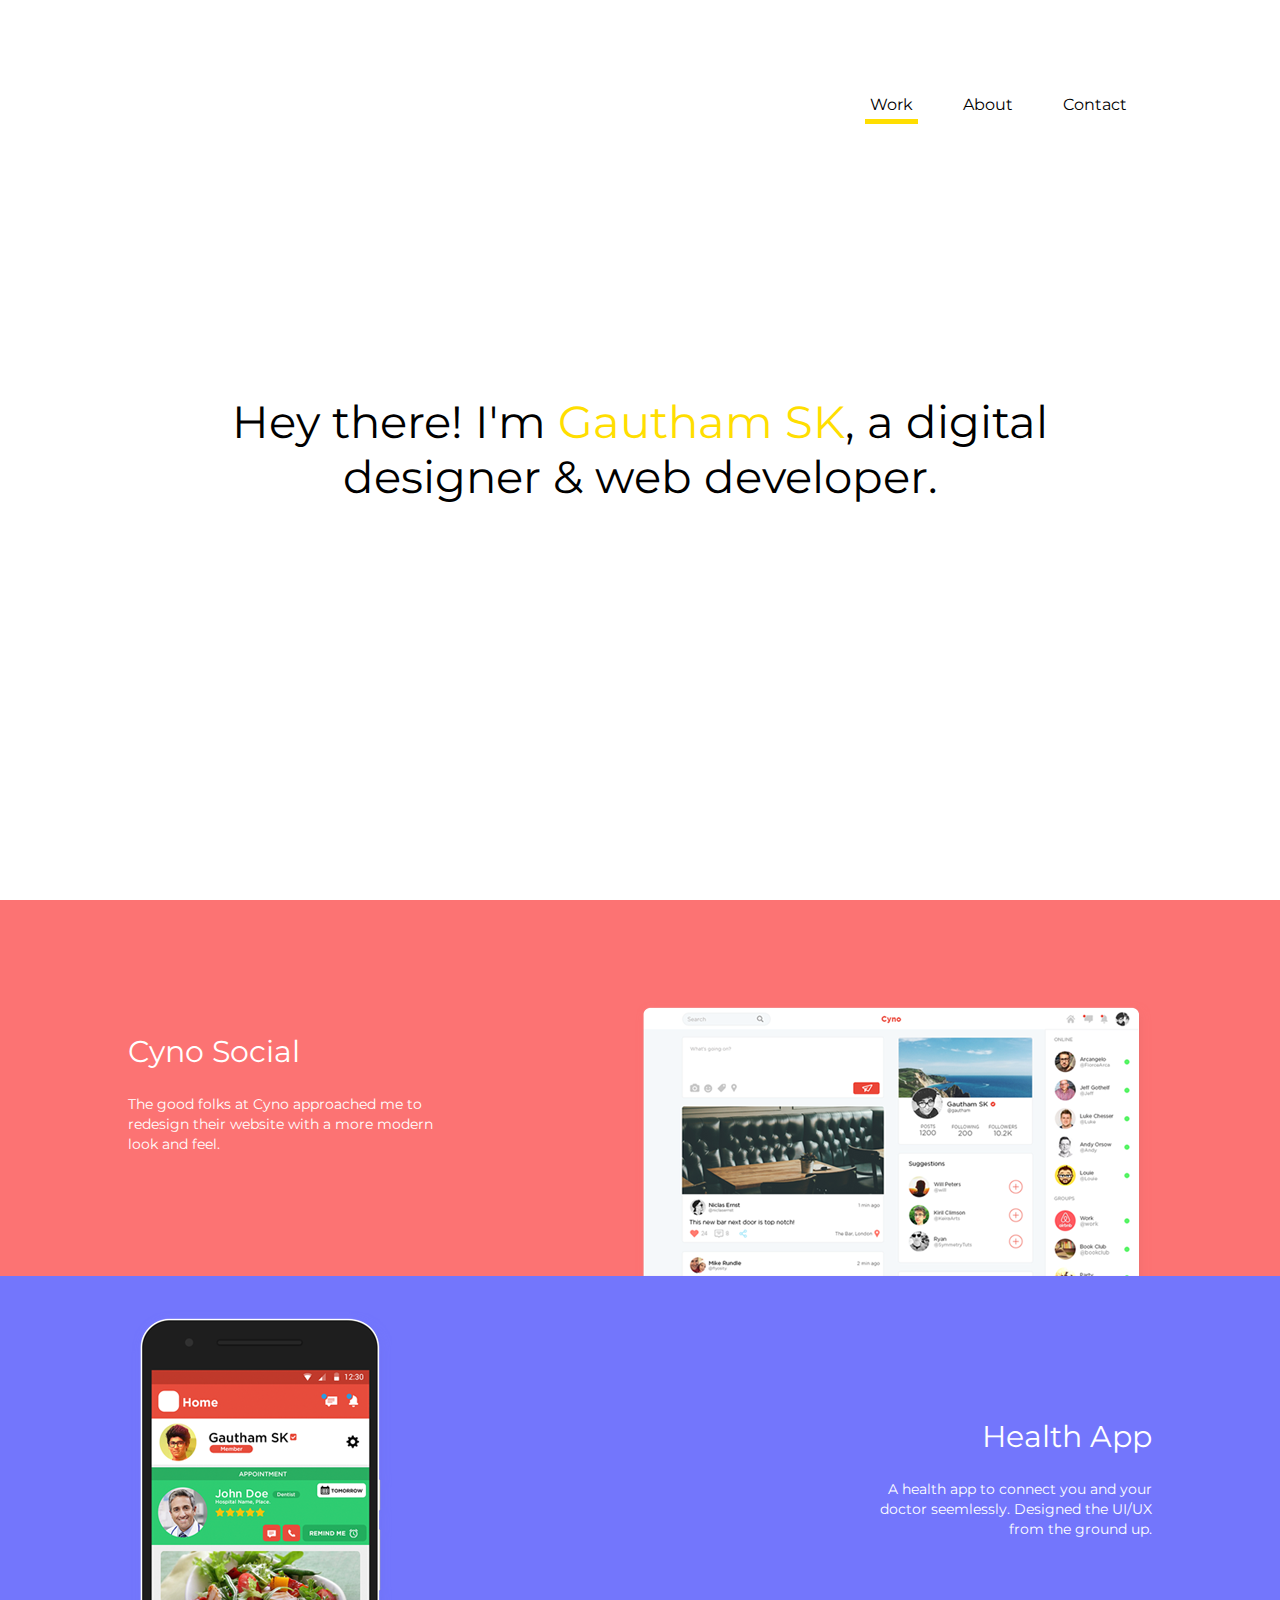
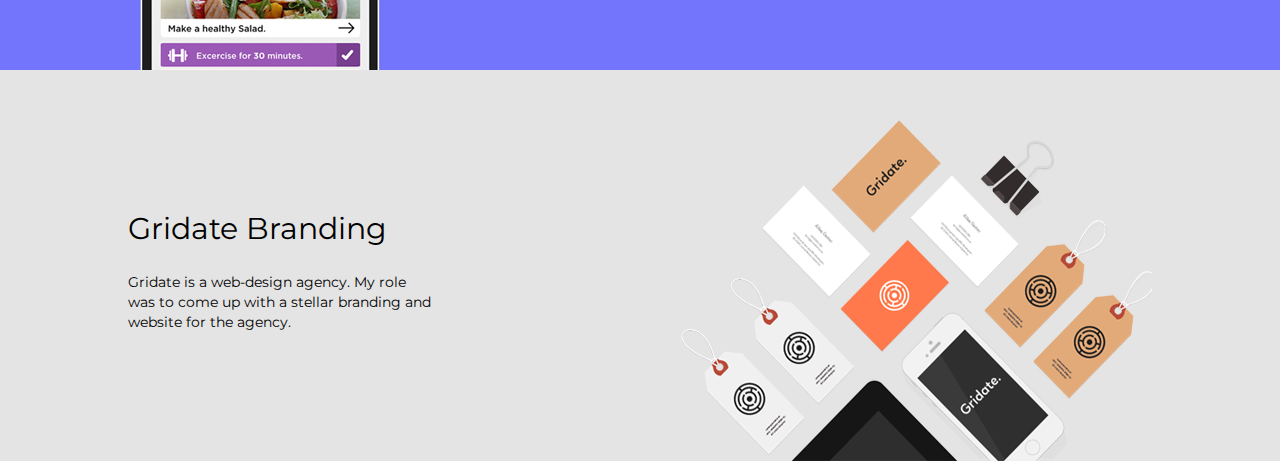
==== index.html @ 4e608890 "Fix image scaling" ====
<!DOCTYPE html>
<html lang="en">
<head>
	<!-- META TAGS -->
	<meta charset="UTF-8">
	<meta http-equiv="X-UA-Compatible" content="IE=edge,chrome=1">
	<meta name="viewport" content="width=device-width, initial-scale=1">
	<title>Gautham SK.</title>
	<meta name="description" content="Designer &amp; Front-End Developer">
	<meta name="author" content="Gautham SK">

	<!-- FONT -->
	<link href='https://fonts.googleapis.com/css?family=Montserrat' rel='stylesheet' type='text/css'>

	<!-- STYLESHEETS -->
	<link rel="stylesheet" type="text/css" href="css/normalize.css">
	<link rel="stylesheet" type="text/css" href="css/main.css">

	<!-- FAVICON -->
	<link rel="icon" type="image/png" href="images/favicon.png">
</head>
<body>
	<div class="main">
		<div class="container">

			<div class="nav">
				<ul>
					<li><a href="index.html" class="active">Work</a></li>
					<li><a href="#">About</a></li>
					<li><a href="#">Contact</a></li>
				</ul>
			</div>

			<div class="main_text">
				<h1>Hey there! I'm <span class="yellow">Gautham SK</span>, a digital designer &amp; web developer.</h1>
			</div>

		</div> <!-- end container -->
	</div> <!-- end main -->

	<div class="work">
		<div class="work_1">
			<div class="work_flex container">
				<div class="info">
					<h2>Cyno Social</h2>
					<p>The good folks at Cyno approached me  to redesign their website with a more modern look and feel.</p>
				</div>
				<img src="images/Cyno_Social.png" class="image image_1">
			</div>
		</div>

		<div class="work_2">
			<div class="work_flex reverse container">
				<div class="info_reverse">
					<h2>Health App</h2>
					<p>A health app to connect you and your doctor seemlessly. Designed the UI/UX from the ground up.</p>
				</div>
				<img src="images/Health_App.png" class="image image_2">
			</div>
		</div>

		<div class="work_3">
			<div class="work_flex container">
				<div class="info">
					<h2>Gridate Branding</h2>
					<p>Gridate is a web-design agency. My role was to come up with a stellar branding and website for the agency.</p>
				</div>
				<img src="images/Gridate_Branding.png" class="image image_3">
			</div>
		</div>
		</div><!-- end work -->
</body>
</html>
---- css/main.css ----
/***************
COLOR SCHEME.

Yellow: #ffde00
Black: #000
***************/

html, body {
	height: 100%;
	padding: 0px;
	margin: 0;
	font-family: 'Montserrat', sans-serif;
	font-weight: 400;
	-webkit-font-smoothing: antialiased;
	-moz-osx-font-smoothing: grayscale;
}

img {
	max-width: 100% !important;
}

@-ms-viewport{
  width: device-width;
}

.container {
	max-width: 1024px;
	padding: 0 20px;
	margin: 0 auto;
}

/* NAVIGATION */

.nav {
	padding-top: 75px;
}

.nav ul {
	margin: 0;
	padding: 0;
	display: flex;
	align-items: center;
	justify-content: flex-end;
	list-style-type: none;
}

.nav ul li {
	/*margin-left: 40px;*/
	padding: 20px;
	list-style: none;
	font-size: 16px;
}

.nav ul li a, .nav ul li a:visited {
	color: #000;
	padding: 5px;
	text-decoration: none;
	transition: 0.2s color;
}

.nav ul li a:hover {
	color: #ffde00;
	transition: 0.2s color;
}

.nav ul li a.active {
	color: #000;
	border-bottom: 5px solid #ffde00;
}

/* MAIN SECTION */

.main {
	background: url("../images/bg.jpg") center center no-repeat; 	
	background-size: auto;
	height: 100vh;
}

.main, .main .container {
	height: 100%;
}

.main_text {
	height: 70%;
	text-align: center;
	display: flex;
	align-items: center;
 	justify-content: center;
}

.main_text h1 {
	font-weight: 400;
	font-size: 45px;
}

span.yellow {
	color: #ffde00;
}

/* TYPOGRAPHY */

h2 {
	font-size: 30px;
	font-weight: 400;
}

p {
	font-size: 14px;
	font-weight: 400;
	line-height: 20px;
}

/* WORK SECTION */

/*BACKGROUND COLOURS*/

.work_1,
.work_2,
.work_3 {
	color: #fff;
	min-height: 350px;
}

.work_1 {
	background: #fc7373;
}

.work_2 {
	background: #7376fc;
}

.work_3 {
	background: #e4e4e4;
	color: black;
}

.image_1 {
	margin-top: 100px;
}

.image_2 {
	margin-top: 30px;
}

.image_3 {
	margin-top: 50px;
}

/* LAYOUT */
.work_flex {
	display: flex;
	justify-content: space-between;
	align-items: center;
}

.reverse {
	flex-direction: row-reverse;
}

.info {
	width: 30%;
	text-align: left;
}

.info_reverse {
	width: 30%;
	text-align: right;
}

@media (max-width:680px) {
	.container {
		padding: 0 25px;
	}

	/* MOVILE NAVIGATION */
	.nav ul {
		justify-content: center;
	}

	.nav ul li {
		font-size: 18px;
		margin-left: 0;
		padding: 20px;
	}

	/* MOBILE MAIN */
	.main_text h1 {
		font-size: 30px;
	}

	/* MOBILE WORK*/
	p {
		font-size: 13px;
		text-align: center;
	}

	h2 {
		padding-top: 40px;
		font-size: 20px;
		text-align: center;
	}

	.work_flex {
		flex-direction: column;
	}

	.info {
		width: 70%;
	}

	.info_reverse {
		width: 70%;
		text-align: center;
	}

	.reverse {
		flex-direction: column;
	}
}
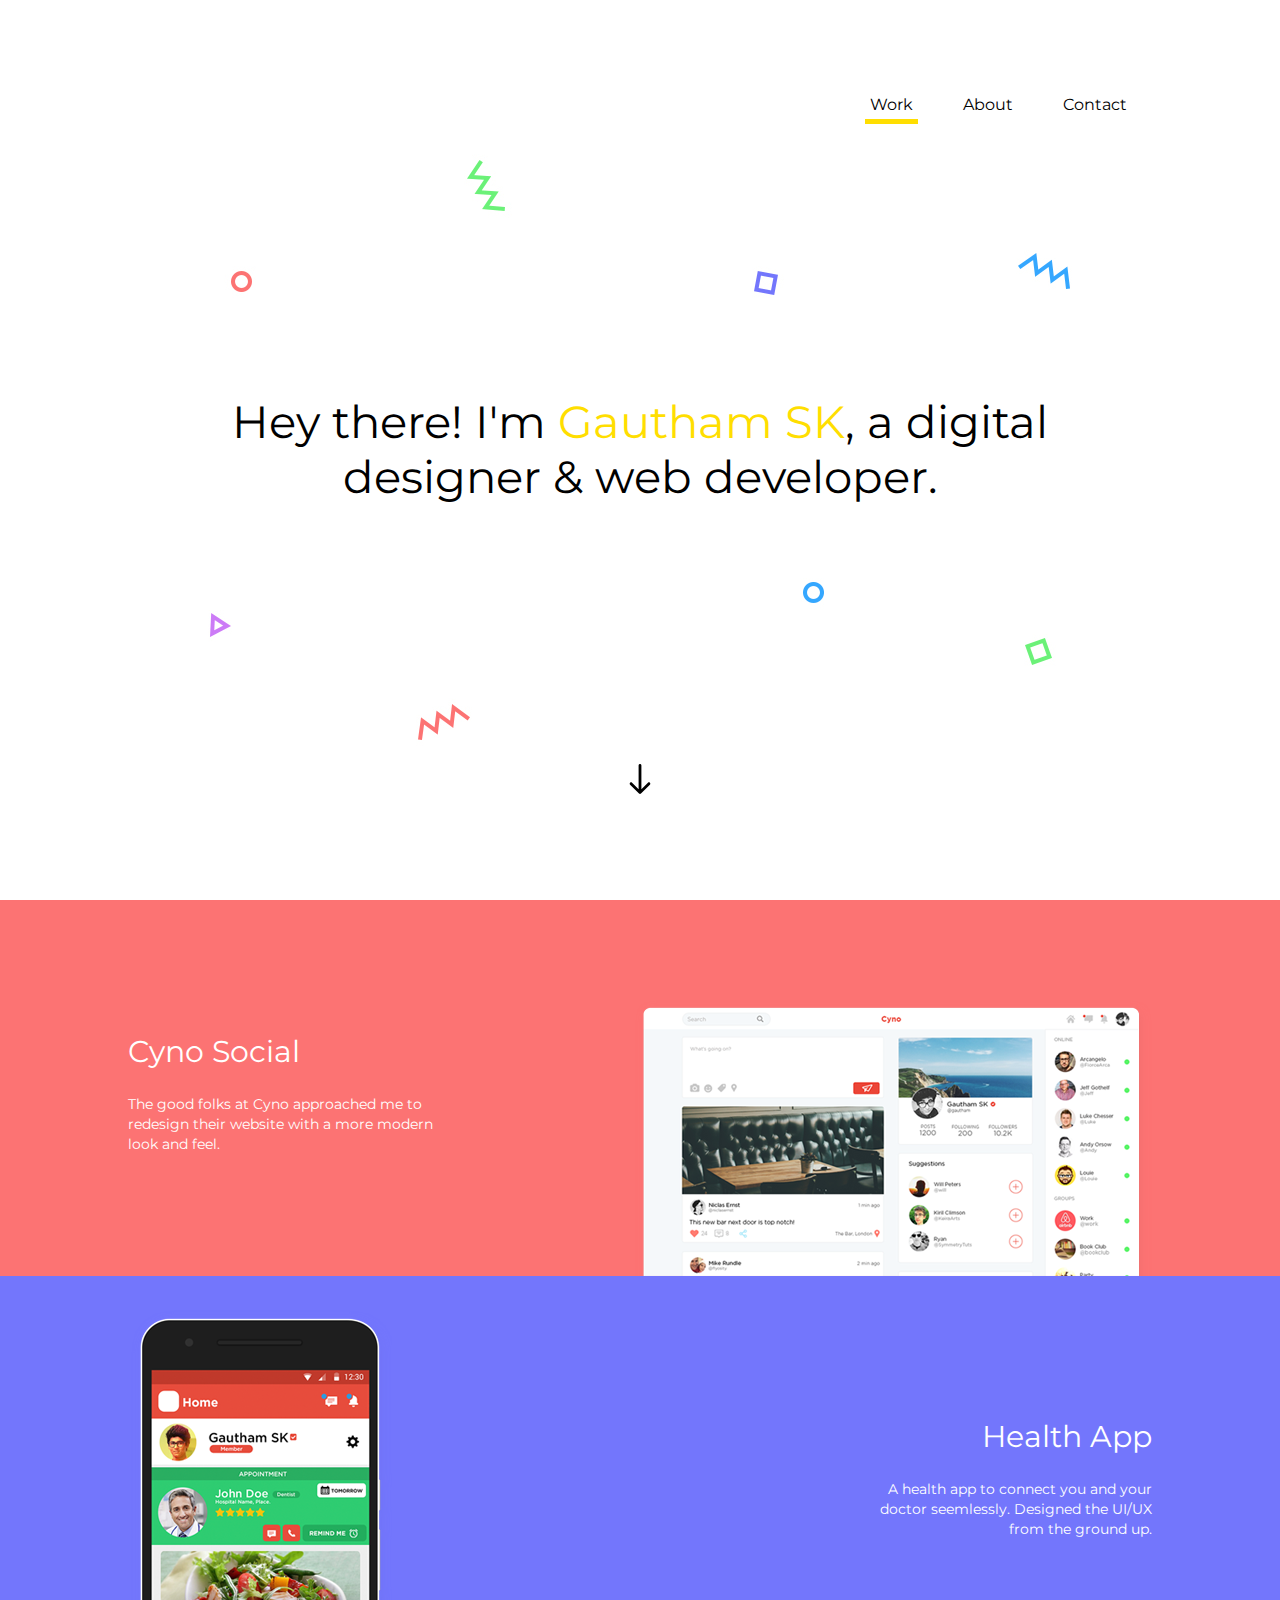
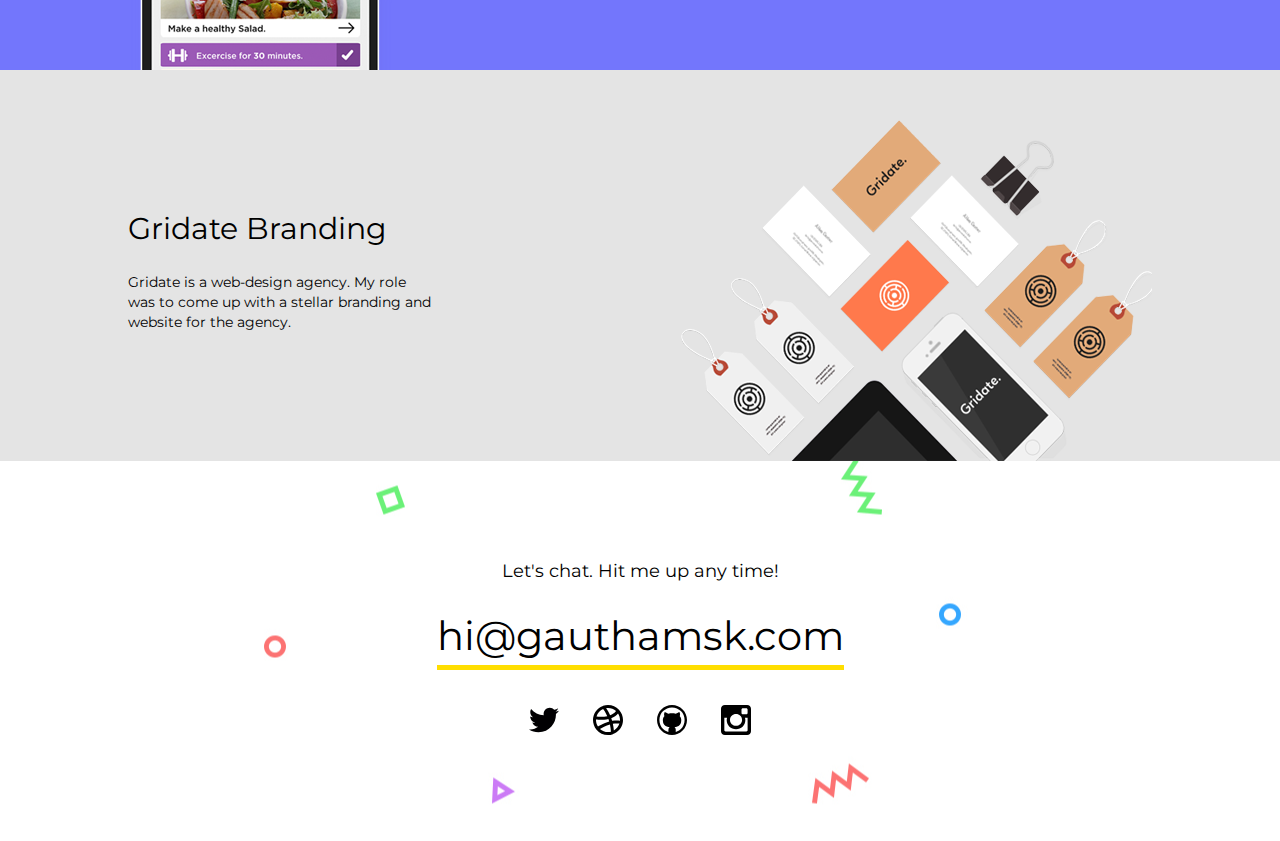
==== commit 93e498bc: "Fixed Bugs." ====
--- a/index.html
+++ b/index.html
@@ -5,8 +5,12 @@
 	<meta charset="UTF-8">
 	<meta http-equiv="X-UA-Compatible" content="IE=edge,chrome=1">
 	<meta name="viewport" content="width=device-width, initial-scale=1">
-	<title>Gautham SK.</title>
-	<meta name="description" content="Designer &amp; Front-End Developer">
+
+	<title>Gautham SK. Designer &amp; Front-End Developer</title>
+
+	<meta name="description" content="My name is Gautham SK, a 16 year old, self-taught designer and front-end web developer based in India. I love to design, code, eat and sleep. I spend most of my time in front of a screen, messing around with pixels and trying out new things.">
+
+	<meta name="keywords" content="designer, web developer, graphic designer, website, developer, order website, creative director, creative designer, print, design, logo designer, web designer, geek, get website designed, website developer">
 	<meta name="author" content="Gautham SK">
 
 	<!-- FONT -->
@@ -18,26 +22,43 @@
 
 	<!-- FAVICON -->
 	<link rel="icon" type="image/png" href="images/favicon.png">
+
+	<!-- JQUERY -->
+	<script src="https://ajax.googleapis.com/ajax/libs/jquery/2.1.4/jquery.min.js"></script>
+
+	<!-- GOOGLE ANALYTICS -->
+	<script>
+	  (function(i,s,o,g,r,a,m){i['GoogleAnalyticsObject']=r;i[r]=i[r]||function(){
+	  (i[r].q=i[r].q||[]).push(arguments)},i[r].l=1*new Date();a=s.createElement(o),
+	  m=s.getElementsByTagName(o)[0];a.async=1;a.src=g;m.parentNode.insertBefore(a,m)
+	  })(window,document,'script','//www.google-analytics.com/analytics.js','ga');
+
+	  ga('create', 'UA-71350653-1', 'auto');
+	  ga('send', 'pageview');
+
+	</script>
+
 </head>
 <body>
 	<div class="main">
 		<div class="container">
-
 			<div class="nav">
 				<ul>
 					<li><a href="index.html" class="active">Work</a></li>
-					<li><a href="#">About</a></li>
-					<li><a href="#">Contact</a></li>
+					<li><a href="about.html">About</a></li>
+					<li><a href="contact.html">Contact</a></li>
 				</ul>
 			</div>
-
 			<div class="main_text">
 				<h1>Hey there! I'm <span class="yellow">Gautham SK</span>, a digital designer &amp; web developer.</h1>
 			</div>
-
+			<div class="arrow-down">
+				<a href="#work"><img src="images/icons/arrow-down.svg" alt="arrow-down"></a></div>
+			</div>
 		</div> <!-- end container -->
 	</div> <!-- end main -->
 
+	<a id="work"></a>
 	<div class="work">
 		<div class="work_1">
 			<div class="work_flex container">
@@ -45,7 +66,7 @@
 					<h2>Cyno Social</h2>
 					<p>The good folks at Cyno approached me  to redesign their website with a more modern look and feel.</p>
 				</div>
-				<img src="images/Cyno_Social.png" class="image image_1">
+				<img src="images/work/Cyno_Social.png" class="image image_1" alt="Cyno Website Design">
 			</div>
 		</div>
 
@@ -55,7 +76,7 @@
 					<h2>Health App</h2>
 					<p>A health app to connect you and your doctor seemlessly. Designed the UI/UX from the ground up.</p>
 				</div>
-				<img src="images/Health_App.png" class="image image_2">
+				<img src="images/work/Health_App.png" class="image image_2" alt="Health App Design">
 			</div>
 		</div>
 
@@ -65,9 +86,41 @@
 					<h2>Gridate Branding</h2>
 					<p>Gridate is a web-design agency. My role was to come up with a stellar branding and website for the agency.</p>
 				</div>
-				<img src="images/Gridate_Branding.png" class="image image_3">
+				<img src="images/work/Gridate_Branding.png" class="image image_3" alt="Gridate Branding and Web Design">
 			</div>
 		</div>
-		</div><!-- end work -->
+	</div><!-- end work -->
+
+	<div class="footer">
+		<div class="container">
+			<p>Let's chat. Hit me up any time!</p>
+			<h2><a href="mailto:hi@gauthamsk.com">hi@gauthamsk.com</a></h2>
+			<div class="social_links">	
+				<a href="https://twitter.com/GauthamCode" target="_blank"><img src="images/social_links/twitter.svg"></a>
+				<a href="dribbble.html"><img src="images/social_links/dribbble.svg"></a>
+				<a href="https://github.com/gauthamcode/" target="_blank"><img src="images/social_links/github.svg"></a>
+				<a href="https://www.instagram.com/gauthamcode/" target="_blank"><img src="images/social_links/instagram.svg"></a>
+			</div>
+		</div>
+	</div>
+
+	<!-- SMOOTH SCROLL -->
+	<script type="text/javascript">
+	$(function() {
+  		$('a[href*=#]:not([href=#])').click(function() {
+    		if (location.pathname.replace(/^\//,'') == this.pathname.replace(/^\//,'') && location.hostname == this.hostname) {
+      			var target = $(this.hash);
+     			target = target.length ? target : $('[name=' + this.hash.slice(1) +']');
+      			if (target.length) {
+        			$('html,body').animate({
+          				scrollTop: target.offset().top
+        			}, 1000);
+        			return false;
+      			}
+    		}
+  		});
+	});
+
+	</script>
 </body>
 </html>--- a/css/main.css
+++ b/css/main.css
@@ -27,6 +27,20 @@
 	max-width: 1024px;
 	padding: 0 20px;
 	margin: 0 auto;
+}
+
+
+/* TYPOGRAPHY */
+
+h2 {
+	font-size: 30px;
+	font-weight: 400;
+}
+
+p {
+	font-size: 14px;
+	font-weight: 400;
+	line-height: 20px;
 }
 
 /* NAVIGATION */
@@ -45,7 +59,6 @@
 }
 
 .nav ul li {
-	/*margin-left: 40px;*/
 	padding: 20px;
 	list-style: none;
 	font-size: 16px;
@@ -71,7 +84,7 @@
 /* MAIN SECTION */
 
 .main {
-	background: url("../images/bg.jpg") center center no-repeat; 	
+	background: url("../images/background/bg.jpg") center center no-repeat; 	
 	background-size: auto;
 	height: 100vh;
 }
@@ -93,26 +106,17 @@
 	font-size: 45px;
 }
 
+.arrow-down {
+	margin: 0 auto;
+	height: 30px;
+	width: 30px;
+}
+
 span.yellow {
 	color: #ffde00;
 }
 
-/* TYPOGRAPHY */
-
-h2 {
-	font-size: 30px;
-	font-weight: 400;
-}
-
-p {
-	font-size: 14px;
-	font-weight: 400;
-	line-height: 20px;
-}
-
 /* WORK SECTION */
-
-/*BACKGROUND COLOURS*/
 
 .work_1,
 .work_2,
@@ -121,6 +125,7 @@
 	min-height: 350px;
 }
 
+/* WORK SECTION BACKGROUND COLOUR */
 .work_1 {
 	background: #fc7373;
 }
@@ -134,6 +139,7 @@
 	color: black;
 }
 
+/* TOP MARGINS OF THE SECTION*/
 .image_1 {
 	margin-top: 100px;
 }
@@ -147,6 +153,7 @@
 }
 
 /* LAYOUT */
+
 .work_flex {
 	display: flex;
 	justify-content: space-between;
@@ -167,7 +174,49 @@
 	text-align: right;
 }
 
-@media (max-width:680px) {
+/* FOOTER */
+
+.footer {
+	width: 100%;
+	min-height: 380px;
+	background: url("../images/background/footer_bg.jpg") center center no-repeat;
+	background-size: auto;
+	text-align: center;
+	
+}
+
+.footer p {
+	font-size: 18px;
+	margin: 0;
+	padding-top: 100px;
+}
+
+.footer h2 {
+	margin: 30px 0;
+	font-size: 40px;
+}
+
+.footer h2 a {
+	color: #000;
+	transition: 0.3s color;
+	text-decoration: none;
+	padding-bottom: 5px;
+	border-bottom: 5px solid #ffde00;
+}
+
+.footer a:hover {
+	color: #ffde00;
+	transition: 0.3s color;
+}
+
+.footer img {
+	height: 30px;
+	padding: 15px;
+	width: auto;
+}
+
+@media (max-width:640px) {
+
 	.container {
 		padding: 0 25px;
 	}
@@ -180,12 +229,16 @@
 	.nav ul li {
 		font-size: 18px;
 		margin-left: 0;
-		padding: 20px;
+		padding: 15px;
 	}
 
 	/* MOBILE MAIN */
 	.main_text h1 {
 		font-size: 30px;
+	}
+
+	.main_text {
+		height: 60%;
 	}
 
 	/* MOBILE WORK*/
@@ -216,4 +269,15 @@
 	.reverse {
 		flex-direction: column;
 	}
+
+	/* FOOTER MOBILE */
+
+	.footer h2 {
+		padding: 0;
+		font-size: 25px;
+	}
+
+	.footer p {
+		font-size: 16px;
+	}
 }